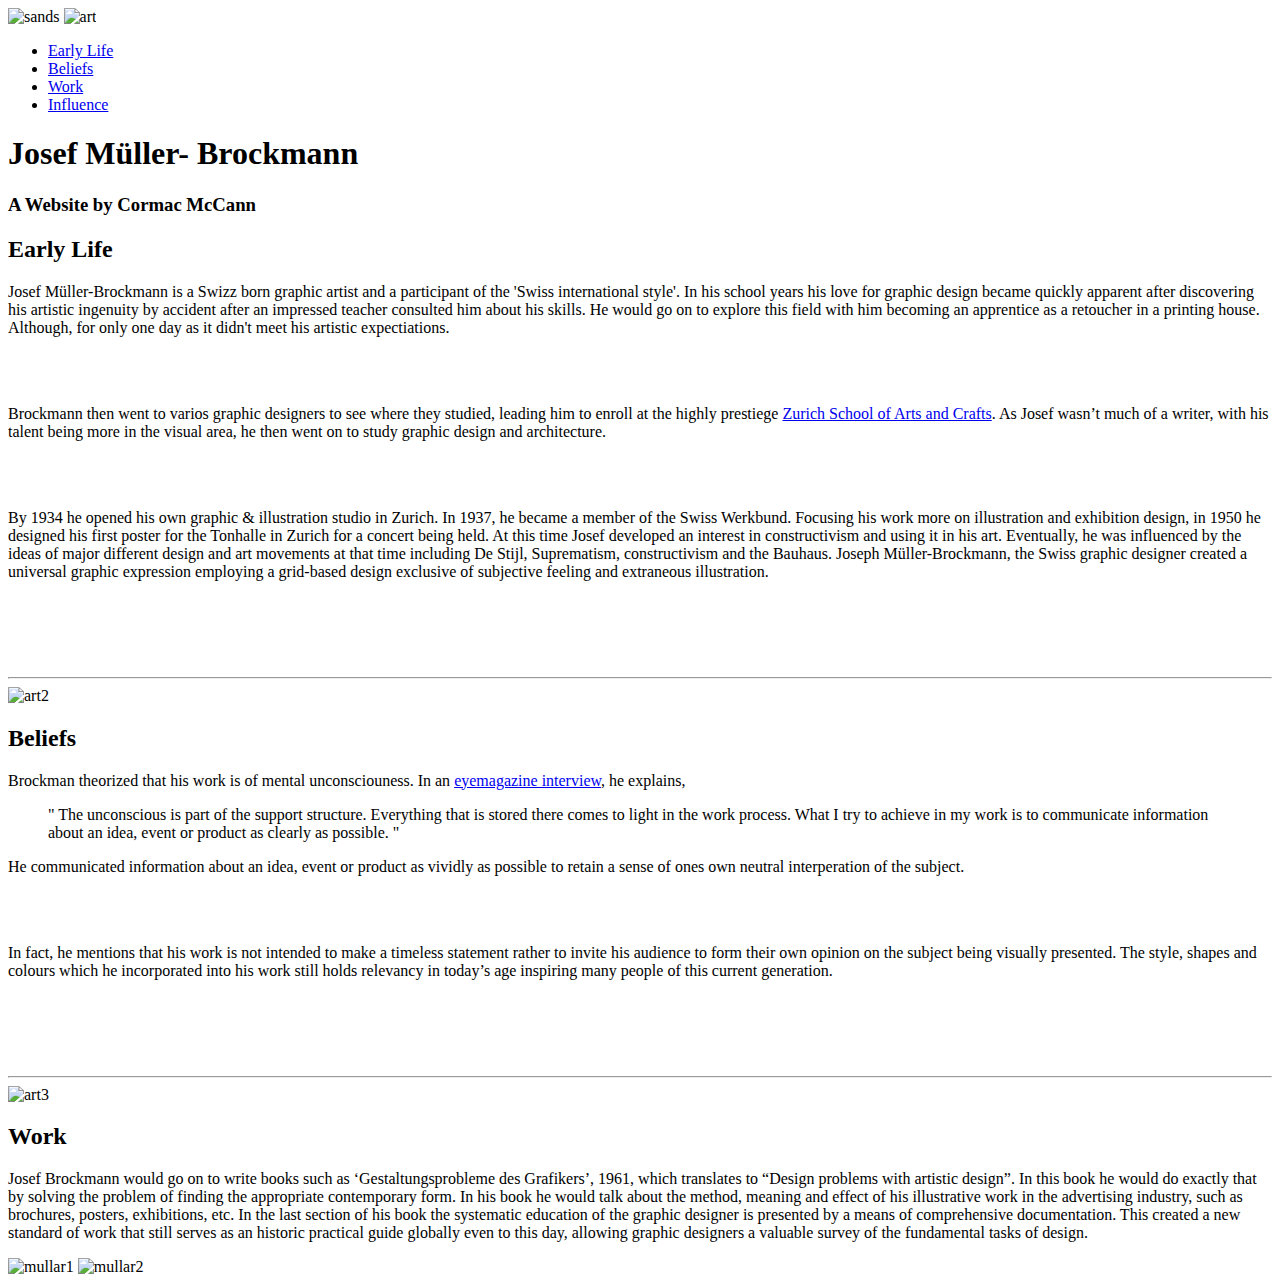
==== index.html @ 625406e8 "Rename index.html.html to index.html" ====
<!DOCTYPE html>
<html lang="en">
    <meta charset="utf-8"  />
    <meta name="author" content="Cormac J McCann" />
    <title>Josef Müller-Brockmann</title>
    <link href='css/edit.css' type="text/css" rel="stylesheet" />



    <link rel="preconnect" href="https://fonts.gstatic.com">
    <link href="https://fonts.googleapis.com/css2?family=Open+Sans:wght@600&display=swap" rel="stylesheet">

    <img src="img/sands.png" alt="sands" width="800px" height="809px">
    <span class="art1"><img src="img/art.png" alt="art" width="260px" height="48px"></span>




    <body>
    <nav>
        <ul>
                <li><a href="#early-life">Early Life</a></li>
                <li><a href="#beliefs">Beliefs</a></li>
                <li><a href="#work">Work</a></li>
                <li><a href="#influence">Influence</a></li>
        </ul>
    </nav>


    <div class="head">
<header>
    <h1>Josef 
        Müller-
        Brockmann</h1>
    <h3>A Website by Cormac McCann</h3>
</header>
</div>


<div class="all">
<section>
  
    <h2 id="early-life">Early Life</h2>
<p> <span class="leader">Josef Müller-Brockmann</span> is a Swizz born graphic artist and a participant of the 'Swiss international style'. In his school years his love for graphic design became quickly apparent after discovering his artistic ingenuity by accident after an impressed teacher consulted him about his skills. He would go on to explore this field with him becoming an apprentice as a retoucher in a printing house. Although, for only one day as it didn't meet his artistic expectiations.  </p>
<br><br>
<p>Brockmann then went to varios graphic designers to see where they studied, leading him to enroll at the highly prestiege <a href="https://www.google.com/maps/embed?pb=!1m18!1m12!1m3!1d5402.206189109001!2d8.51149961098342!3d47.390421331045474!2m3!1f0!2f0!3f0!3m2!1i1024!2i768!4f13.1!3m3!1m2!1s0x47900a0dbe5a823f%3A0x8fed983c8d9df33c!2sZurich%20University%20of%20the%20Arts!5e0!3m2!1sen!2suk!4v1607651144066!5m2!1sen!2suk" target="_blank" title="Direct to Location">Zurich School of Arts and Crafts</a>. As Josef wasn’t much of a writer, with his talent being more in the visual area, he then went on to study graphic design and architecture.</p>
<br><br>

<p>By 1934 he opened his own graphic & illustration studio in Zurich. In 1937, he became a member of the Swiss Werkbund. Focusing his work more on illustration and exhibition design, in 1950 he designed his first poster for the Tonhalle in Zurich for a concert being held. At this time Josef developed an interest in constructivism and using it in his art. Eventually, he was influenced by the ideas of major different design and art movements at that time including De Stijl, Suprematism, constructivism and the Bauhaus. Joseph Müller-Brockmann, the Swiss graphic designer created a universal graphic expression employing a grid-based design exclusive of subjective feeling and extraneous illustration.</p>
</section>
<br><br><br><br>

<hr>

<span class="art2"><img src="img/art2.png" alt="art2" width="260px" height="48px"></span>
<section>
    <h2 id="beliefs">Beliefs</h2>
<p>Brockman theorized that his work is of mental unconsciouness. In an <a href="http://www.eyemagazine.com/feature/article/reputations-josef-muller-brockmann" target="_blank" title="Direct to Interview">eyemagazine interview</a>, he explains,<blockquote> <span class="bigquote">"</span> The unconscious is part of the support structure. Everything that is stored there comes to light in the work process. What I try to achieve in my work is to communicate information about an idea, event or product as clearly as possible. <span class="bigquote">" </span> </blockquote> 

<p>He communicated information about an idea, event or product as vividly as possible to retain a sense of ones own neutral interperation of the subject. 
</p>
<br><br>
<p> In fact, he mentions that his work is not intended to make a timeless statement rather to invite his audience to form their own opinion on the subject being visually presented. The style, shapes and colours which he incorporated into his work still holds relevancy in today’s age inspiring many people of this current generation. </p>

</section>

<br><br><br>


<br>


<section>
<hr>
<span class="art3"><img src="img/art3.png" alt="art3" width="260px" height="48px"></span>
<h2 id="work">Work</h2>

<p>Josef Brockmann would go on to write books such as ‘Gestaltungsprobleme des Grafikers’, 1961, which translates to “Design problems with artistic design”. In this book he would do exactly that by solving the problem of finding the appropriate contemporary form. In his book he would talk about the method, meaning and effect of his illustrative work in the advertising industry, such as brochures, posters, exhibitions, etc. In the last section of his book the systematic education of the graphic designer is presented by a means of comprehensive documentation. This created a new standard of work that still serves as an historic practical guide globally even to this day, allowing graphic designers a valuable survey of the fundamental tasks of design.</p>


<span class="mullar1"><img src="img/Mullar1.jpg" alt="mullar1" width="225px" height="300px"></span></span>

<span class="mullar2"><img src="img/Mullar2.jpg" alt="mullar2" width="225px" height="300px"></span></span>
</div>
</section>
</div>
</body>
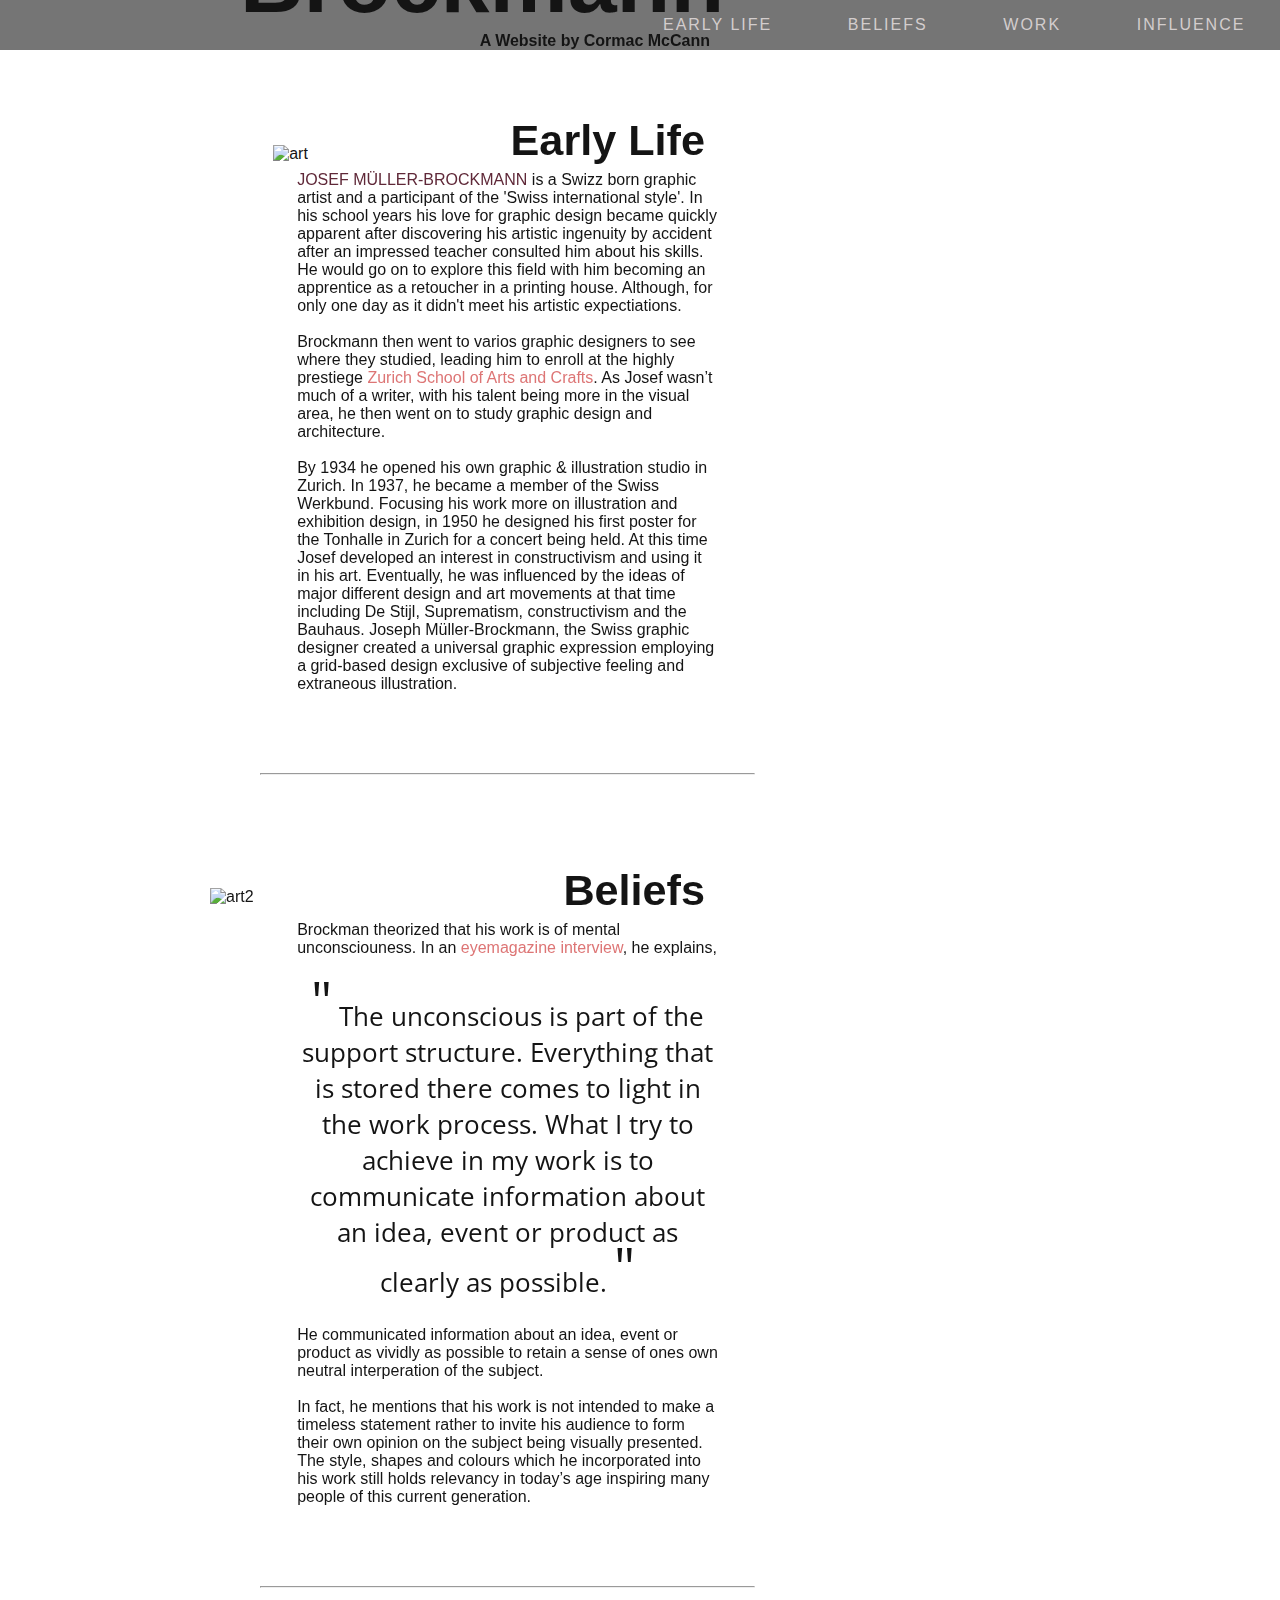
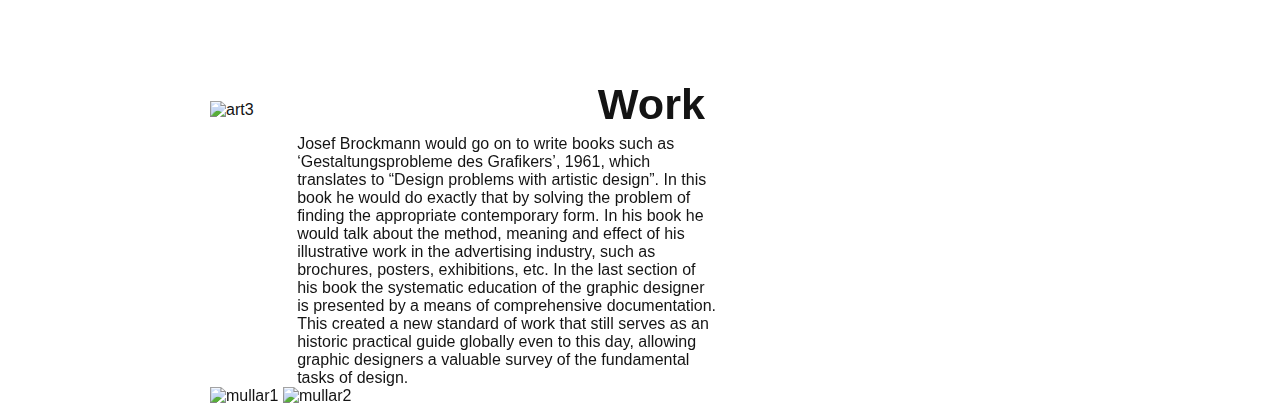
==== commit 6d55dc19: "Update index.html" ====
--- a/index.html
+++ b/index.html
@@ -3,7 +3,7 @@
     <meta charset="utf-8"  />
     <meta name="author" content="Cormac J McCann" />
     <title>Josef Müller-Brockmann</title>
-    <link href='css/edit.css' type="text/css" rel="stylesheet" />
+    <link href='CSS/edit.css' type="text/css" rel="stylesheet" />
 
 
 
--- a/CSS/edit.css
+++ b/CSS/edit.css
@@ -0,0 +1,220 @@
+/* -------- ALL  -----*/
+
+.all {
+    background-color: #ffffff00;
+    height: 900px;
+    width: 495px;
+    position: relative;
+    bottom:410px;
+}
+
+.all h2 {
+    position: relative;
+    right: 50px;
+    top: 30px;
+    font-size: 2.7em; 
+}
+
+.head {
+    background-color: #ffffff;
+    width: 500px
+
+
+
+}
+
+
+.head h1 {
+    font-size: 5.5em; 
+}
+
+.head h3 {
+    position: relative;
+    bottom: 410px;
+    right: 50px
+}
+
+.head h1, h3 {
+    position: relative;
+    bottom: 350px;
+    right: 20px;
+}
+
+.bigquote {
+    font-size: 2em;
+    position: relative;
+    top: -6px;
+    line-height: 0.85;
+    padding-bottom: 15px;
+    
+}
+
+.bline {
+    position: relative;
+  top: -24px;
+}
+
+/* -------- BODY  -----*/
+body  {
+    width: 80%;
+    max-width: 760px;
+    margin: auto;
+    background: #ffffff;
+    color: #141414;
+    font-family: 'helvetica', serif;
+    
+}
+/* -------- IMAGES  -----*/
+img {
+    position: relative;
+
+    right: 50px;
+  
+}
+.art1 {
+    position: relative;
+
+  top: 145px;
+}
+
+.art2 {
+
+    position: relative;
+
+  top: 105px;
+}
+
+.art3 {
+    position: relative;
+
+    top: 105px;
+  } 
+}
+
+.jwork {
+position: relative;
+top: 300px;
+}
+
+
+/* -------- TYPEOGRAPHY -----*/
+
+header h2 {
+    font-size: 2.5em; 
+    text-align: right; 
+}
+
+h3 {
+    font-size: 1em;
+    position: relative;
+    text-align: right; 
+
+}
+
+h1 {
+    font-size: 2.649em;
+    position: relative;
+  
+}
+
+h2 {
+    font-size: 1.649em;
+    text-align: right; 
+    position: relative;
+    
+
+}
+
+
+
+p {
+    text-align: left; 
+    display: inline-block;
+    margin: 0 7.5%;
+  
+    
+  }
+    
+  blockquote {
+    font-size: 1.649em;
+ text-align: center; 
+ font-family: 'Open Sans', sans-serif;
+  }
+
+  .leader {
+    text-transform: uppercase;
+    font-style: bold;
+    color: #5f2838;
+    font-variant-numeric: 
+}
+
+
+
+
+
+
+
+
+
+
+
+
+
+
+
+
+
+
+
+
+/* -------- NAV BAR -----*/
+
+nav {
+    position: fixed;
+    top: 0;
+    left: 0;
+    margin: 0;
+    width: 100%;
+    background-color: #757575;
+    padding: len 0;
+    font-size: 1.0em;
+    
+}
+
+a {
+    color: #da6767e8;
+    text-decoration: none;
+}
+a:hover {
+    color: #529fcc;
+    border-bottom: 1px dotted;
+}
+nav ul {
+    text-align:right;
+    text-transform: uppercase;
+    letter-spacing: 2px;
+
+}
+
+
+nav ul li {
+        display:inline;
+        margin:34.6px;
+        background: none;
+        width: 100;
+    }
+
+nav a {
+    color: #d3cdcd
+}
+
+nav a:hover {
+    border-bottom: none;
+    color: #aaac78;
+}
+
+P {
+column-rule-color: #141414;
+
+
+}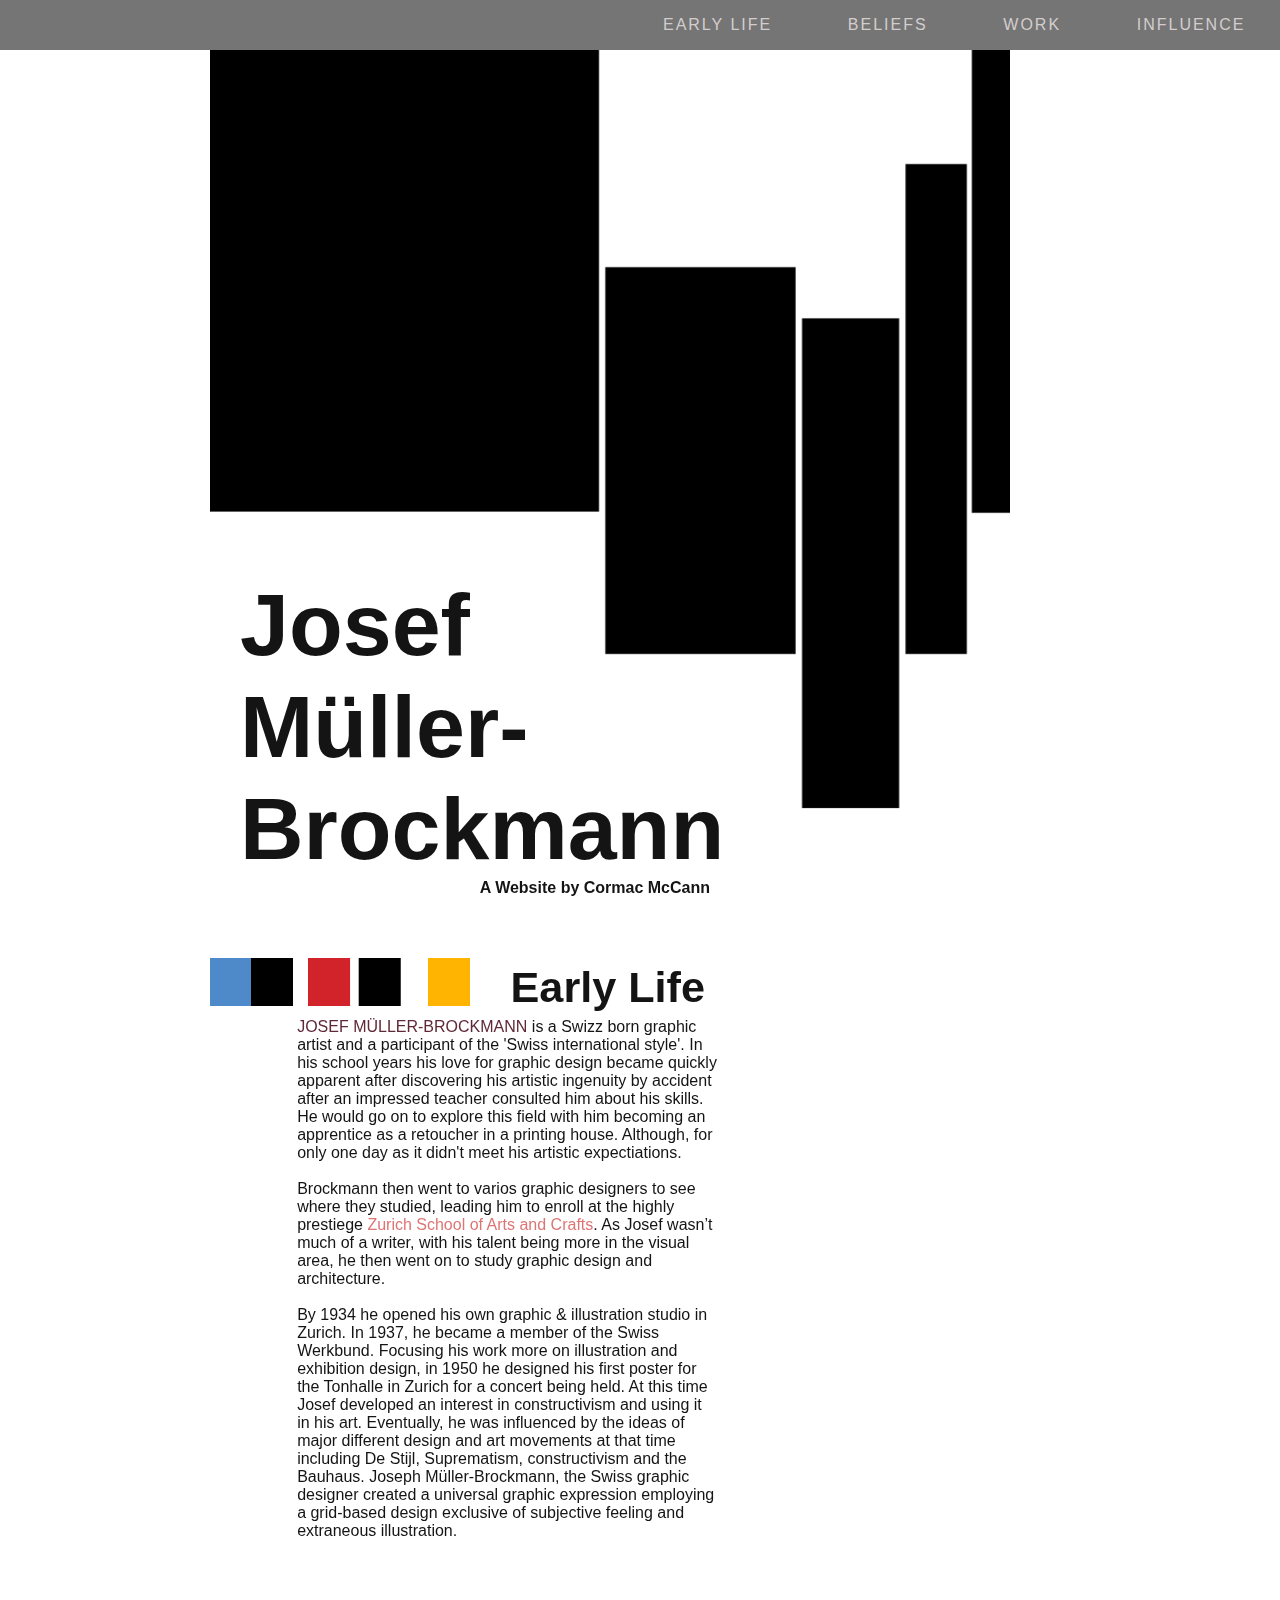
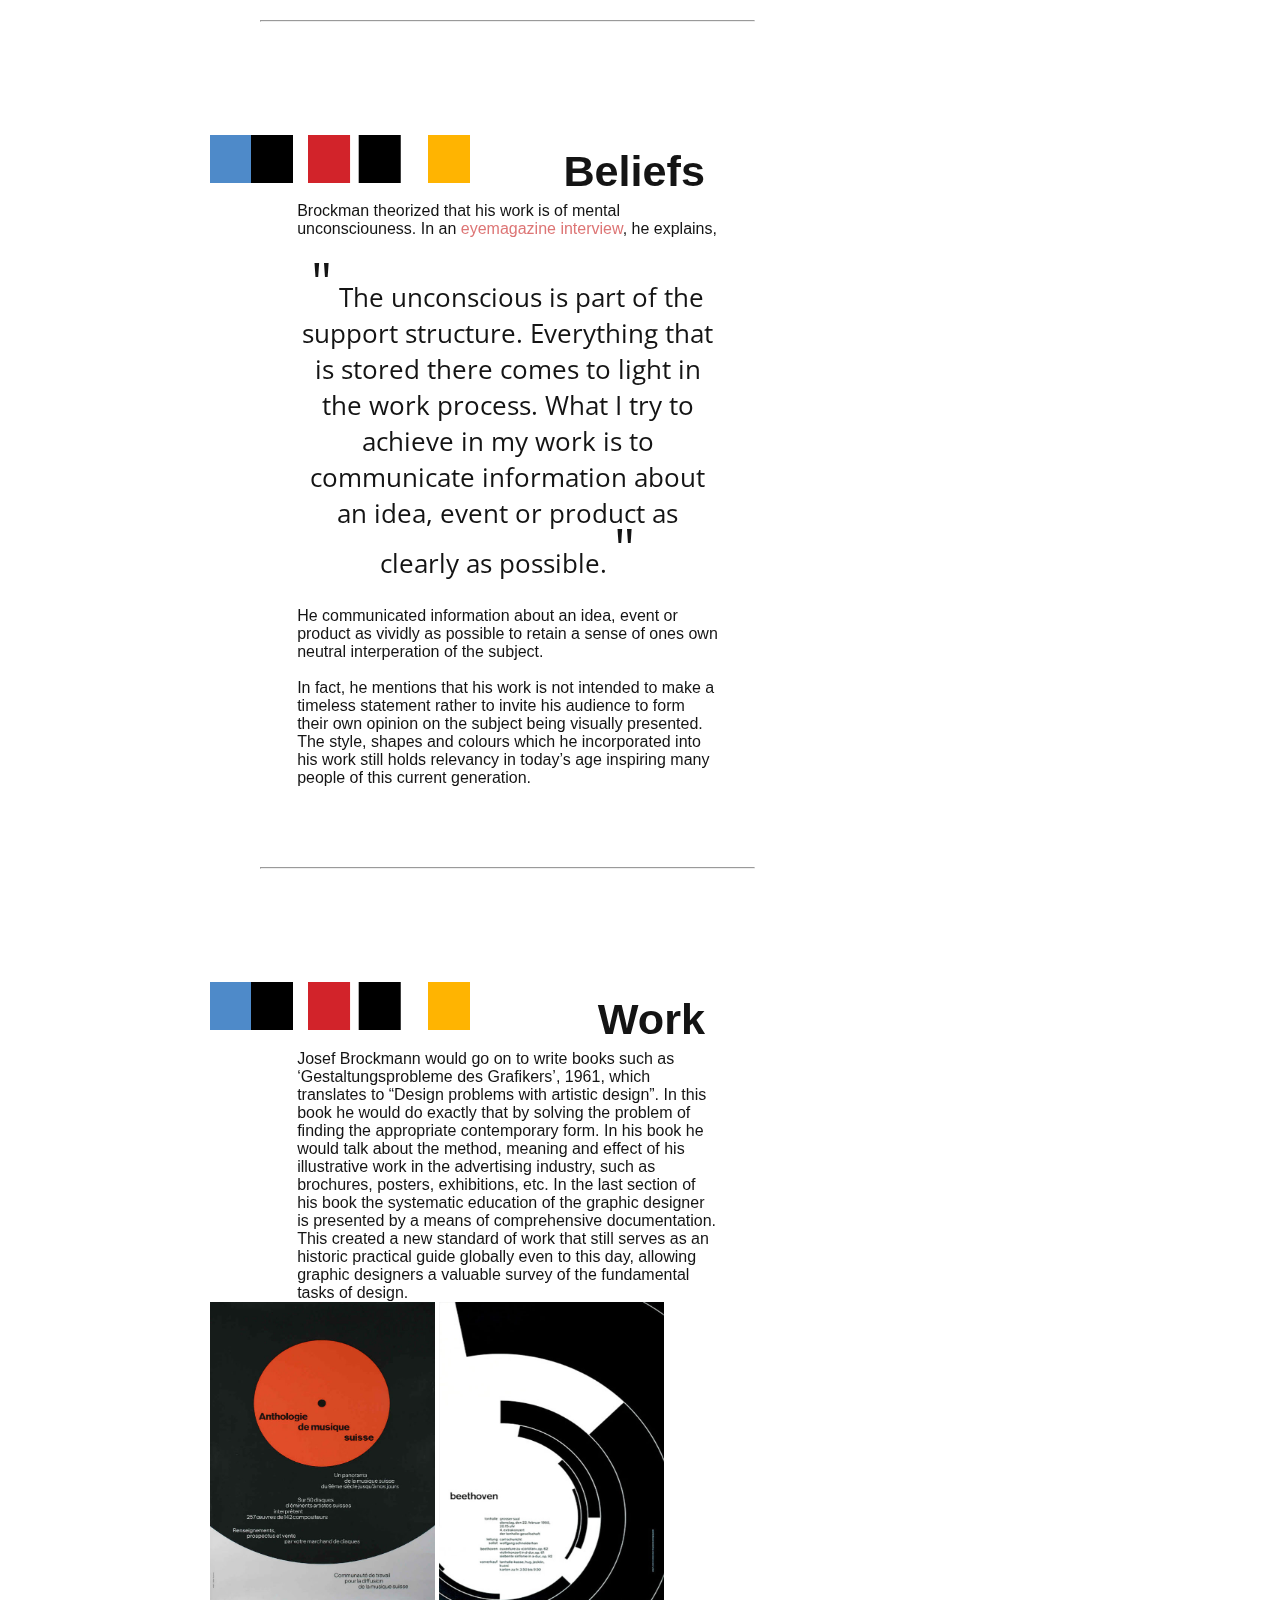
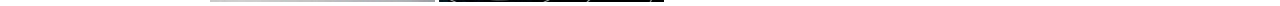
==== commit 057906f7: "Update index.html" ====
--- a/index.html
+++ b/index.html
@@ -10,8 +10,8 @@
     <link rel="preconnect" href="https://fonts.gstatic.com">
     <link href="https://fonts.googleapis.com/css2?family=Open+Sans:wght@600&display=swap" rel="stylesheet">
 
-    <img src="img/sands.png" alt="sands" width="800px" height="809px">
-    <span class="art1"><img src="img/art.png" alt="art" width="260px" height="48px"></span>
+    <img src="IMG/sands.png" alt="sands" width="800px" height="809px">
+    <span class="art1"><img src="IMG/art.png" alt="art" width="260px" height="48px"></span>
 
 
 
@@ -52,7 +52,7 @@
 
 <hr>
 
-<span class="art2"><img src="img/art2.png" alt="art2" width="260px" height="48px"></span>
+<span class="art2"><img src="IMG/art2.png" alt="art2" width="260px" height="48px"></span>
 <section>
     <h2 id="beliefs">Beliefs</h2>
 <p>Brockman theorized that his work is of mental unconsciouness. In an <a href="http://www.eyemagazine.com/feature/article/reputations-josef-muller-brockmann" target="_blank" title="Direct to Interview">eyemagazine interview</a>, he explains,<blockquote> <span class="bigquote">"</span> The unconscious is part of the support structure. Everything that is stored there comes to light in the work process. What I try to achieve in my work is to communicate information about an idea, event or product as clearly as possible. <span class="bigquote">" </span> </blockquote> 
@@ -72,15 +72,15 @@
 
 <section>
 <hr>
-<span class="art3"><img src="img/art3.png" alt="art3" width="260px" height="48px"></span>
+<span class="art3"><img src="IMG/art3.png" alt="art3" width="260px" height="48px"></span>
 <h2 id="work">Work</h2>
 
 <p>Josef Brockmann would go on to write books such as ‘Gestaltungsprobleme des Grafikers’, 1961, which translates to “Design problems with artistic design”. In this book he would do exactly that by solving the problem of finding the appropriate contemporary form. In his book he would talk about the method, meaning and effect of his illustrative work in the advertising industry, such as brochures, posters, exhibitions, etc. In the last section of his book the systematic education of the graphic designer is presented by a means of comprehensive documentation. This created a new standard of work that still serves as an historic practical guide globally even to this day, allowing graphic designers a valuable survey of the fundamental tasks of design.</p>
 
 
-<span class="mullar1"><img src="img/Mullar1.jpg" alt="mullar1" width="225px" height="300px"></span></span>
+<span class="mullar1"><img src="IMG/Mullar1.jpg" alt="mullar1" width="225px" height="300px"></span></span>
 
-<span class="mullar2"><img src="img/Mullar2.jpg" alt="mullar2" width="225px" height="300px"></span></span>
+<span class="mullar2"><img src="IMG/Mullar2.jpg" alt="mullar2" width="225px" height="300px"></span></span>
 </div>
 </section>
 </div>
